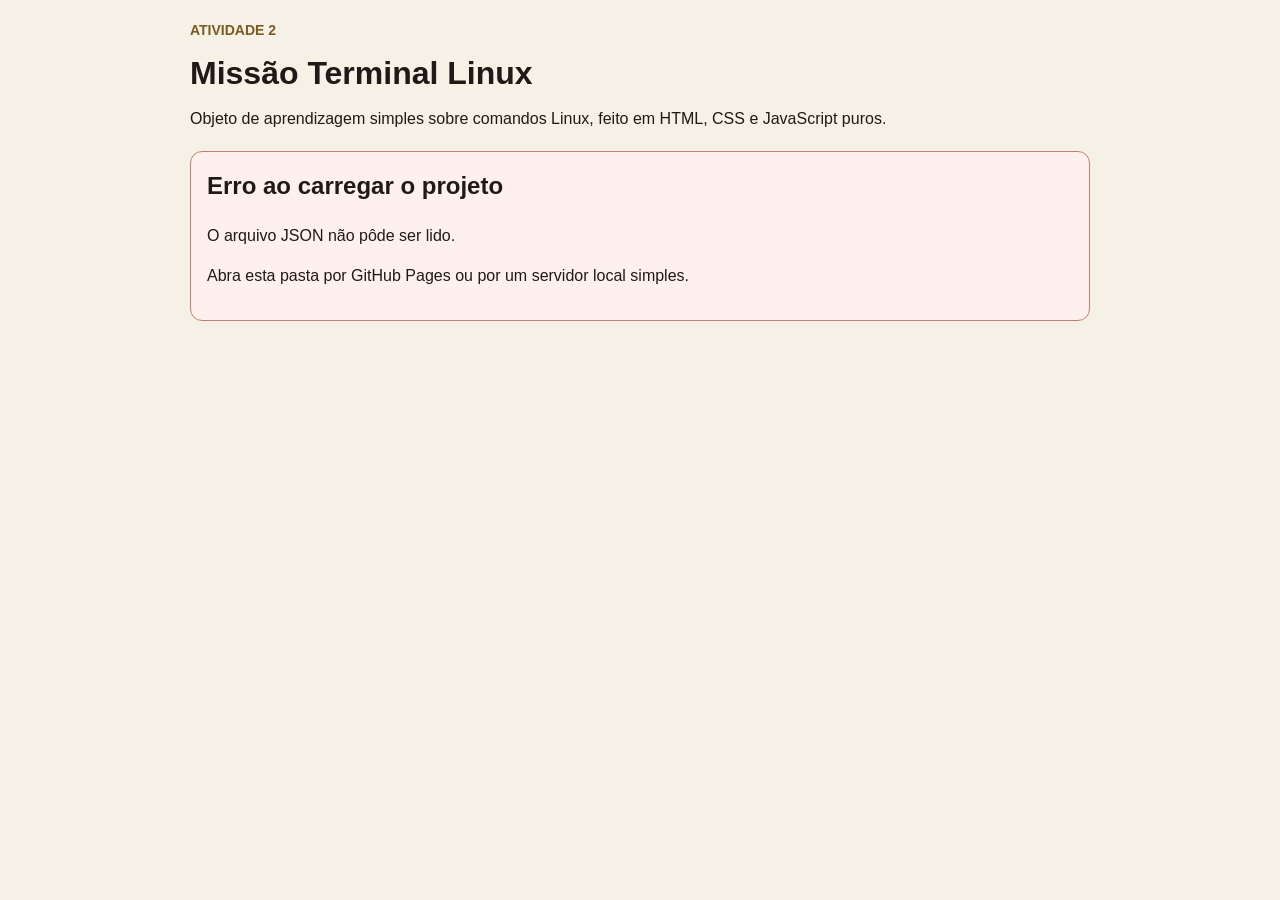
==== Atividade-2/index.html @ 8483b2d8 "Entrega da atividade 2: Quiz de comandos Linux" ====
<!DOCTYPE html>
<html lang="pt-BR">
<head>
  <meta charset="UTF-8">
  <meta name="viewport" content="width=device-width, initial-scale=1.0">
  <title>Missão Terminal Linux</title>
  <link rel="stylesheet" href="styles.css">
</head>
<body>
  <div class="page">
    <header class="page-header">
      <p class="eyebrow">Atividade 2</p>
      <h1>Missão Terminal Linux</h1>
      <p class="page-intro">
        Objeto de aprendizagem simples sobre comandos Linux, feito em HTML, CSS e JavaScript puros.
      </p>
    </header>

    <main id="app">
      <section class="card">
        <h2>Carregando...</h2>
        <p>O conteúdo do curso está sendo lido do arquivo JSON.</p>
      </section>
    </main>
  </div>

  <script src="app.js"></script>
</body>
</html>
---- Atividade-2/styles.css ----
body {
  margin: 0;
  background: #f6f1e6;
  color: #1f1a17;
  font-family: Arial, Helvetica, sans-serif;
  line-height: 1.5;
}

.page {
  max-width: 900px;
  margin: 0 auto;
  padding: 20px 14px 40px;
}

.page-header {
  margin-bottom: 20px;
}

.eyebrow {
  margin: 0 0 8px;
  color: #7a5b21;
  font-size: 14px;
  font-weight: bold;
  text-transform: uppercase;
}

.page-header h1 {
  margin: 0 0 10px;
}

.page-intro {
  margin: 0;
}

.card {
  margin-bottom: 16px;
  padding: 16px;
  border: 1px solid #d7c9ad;
  border-radius: 12px;
  background: #fffaf0;
}

h2,
h3 {
  margin-top: 0;
}

table {
  width: 100%;
  border-collapse: collapse;
}

th,
td {
  padding: 10px;
  border: 1px solid #d7c9ad;
  text-align: left;
  vertical-align: top;
}

th {
  background: #f3e3bf;
}

.quiz-option {
  display: inline-block;
  margin: 0 8px 8px 0;
  padding: 10px 14px;
  border: 1px solid #b89448;
  border-radius: 10px;
  background: #ffffff;
  color: #1f1a17;
  cursor: pointer;
}

.feedback {
  min-height: 24px;
  margin-bottom: 0;
  padding: 10px 12px;
  border-radius: 8px;
}

.feedback.correct {
  background: #e3f4df;
  border: 1px solid #9cc58f;
}

.feedback.wrong {
  background: #f9e1df;
  border: 1px solid #d49d96;
}

.error {
  border-color: #c77b72;
  background: #fff0ee;
}

code {
  padding: 2px 6px;
  border-radius: 6px;
  background: #f1ead7;
  font-family: "Courier New", Courier, monospace;
}

@media (max-width: 640px) {
  .quiz-option {
    width: 100%;
    margin-right: 0;
  }
}
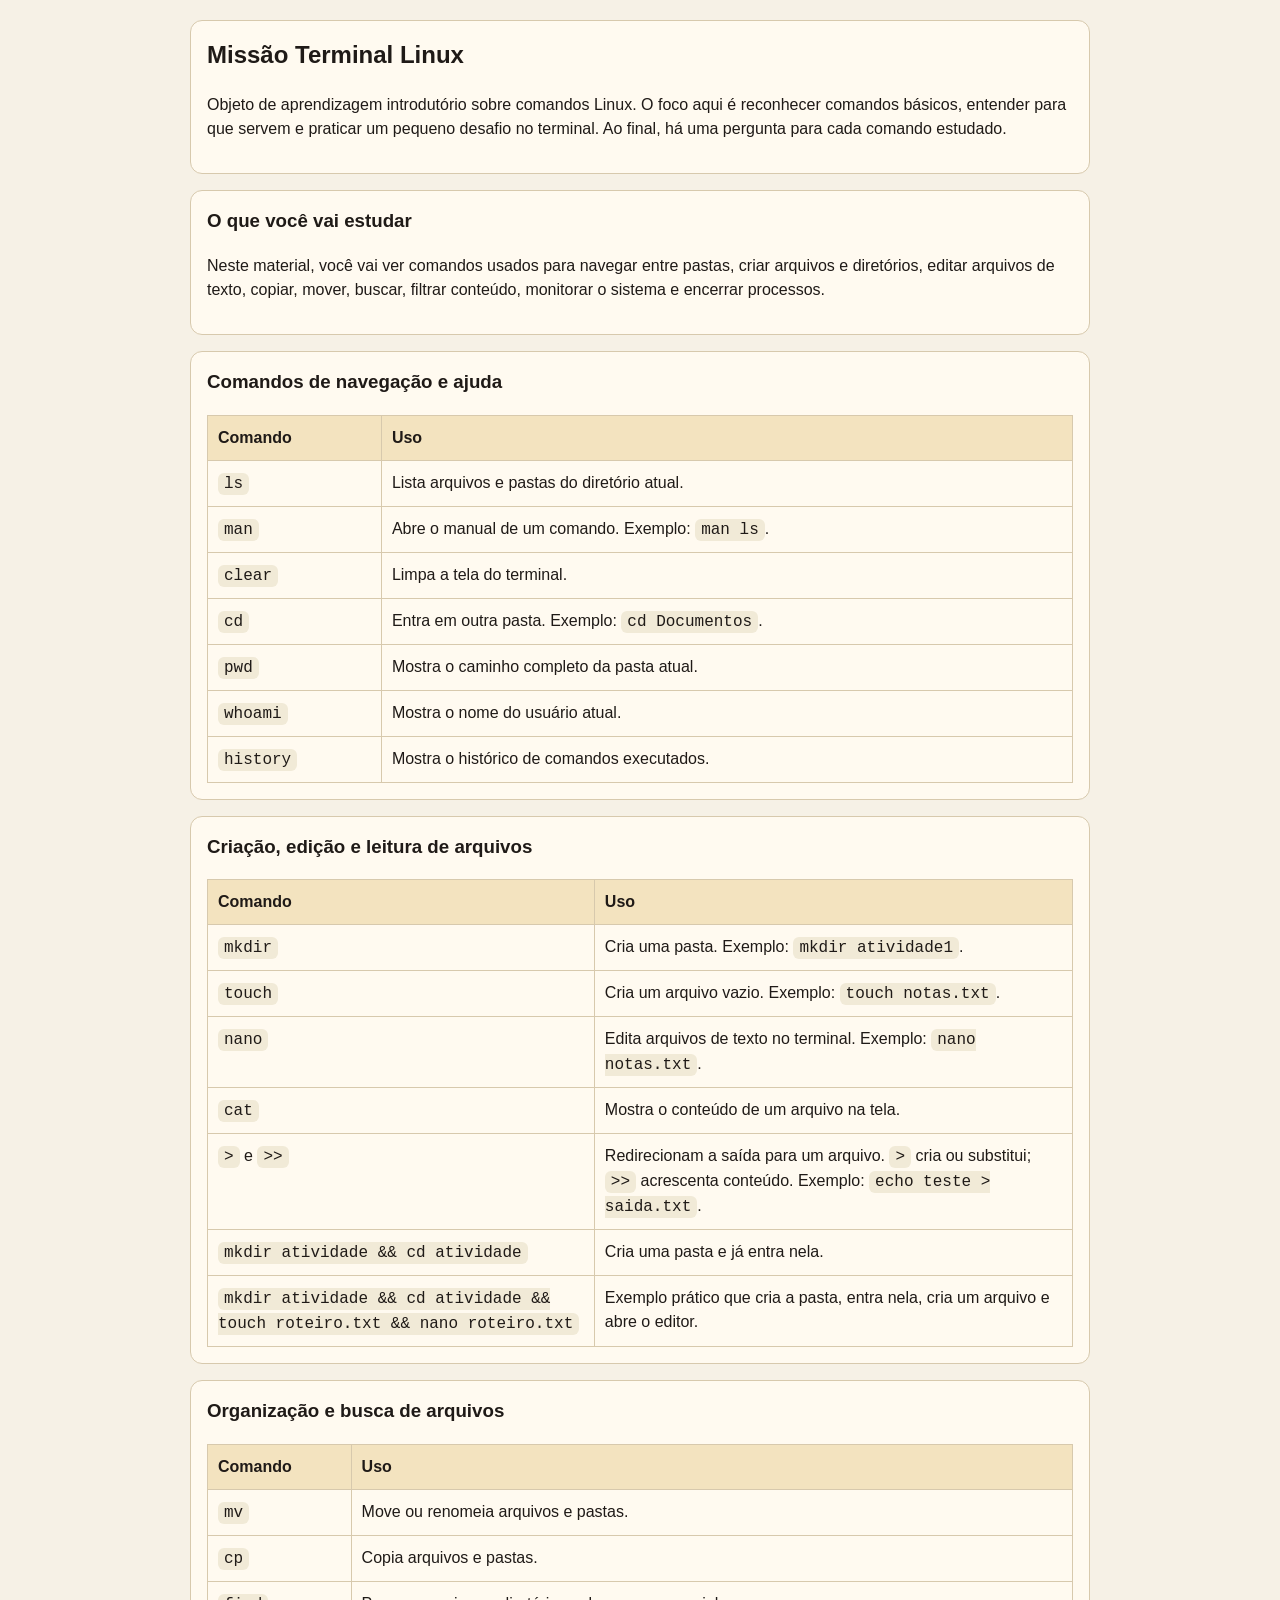
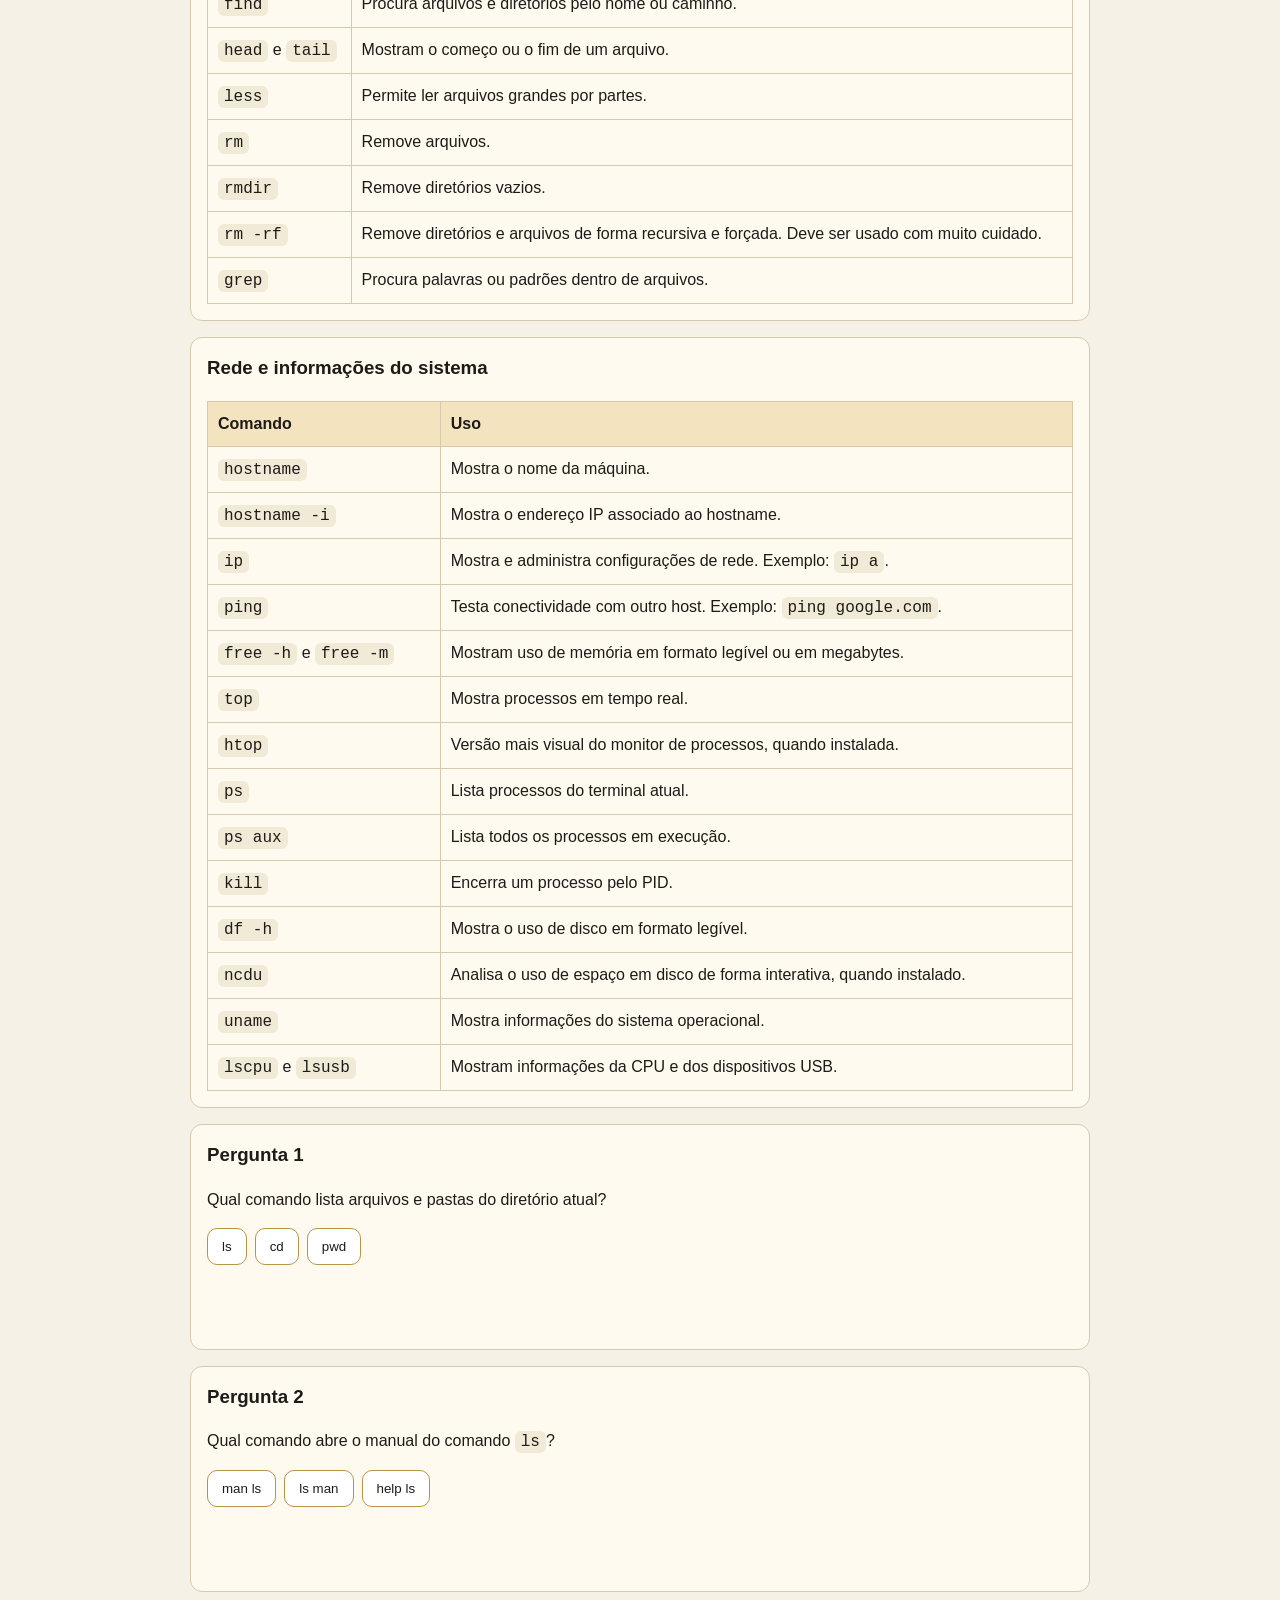
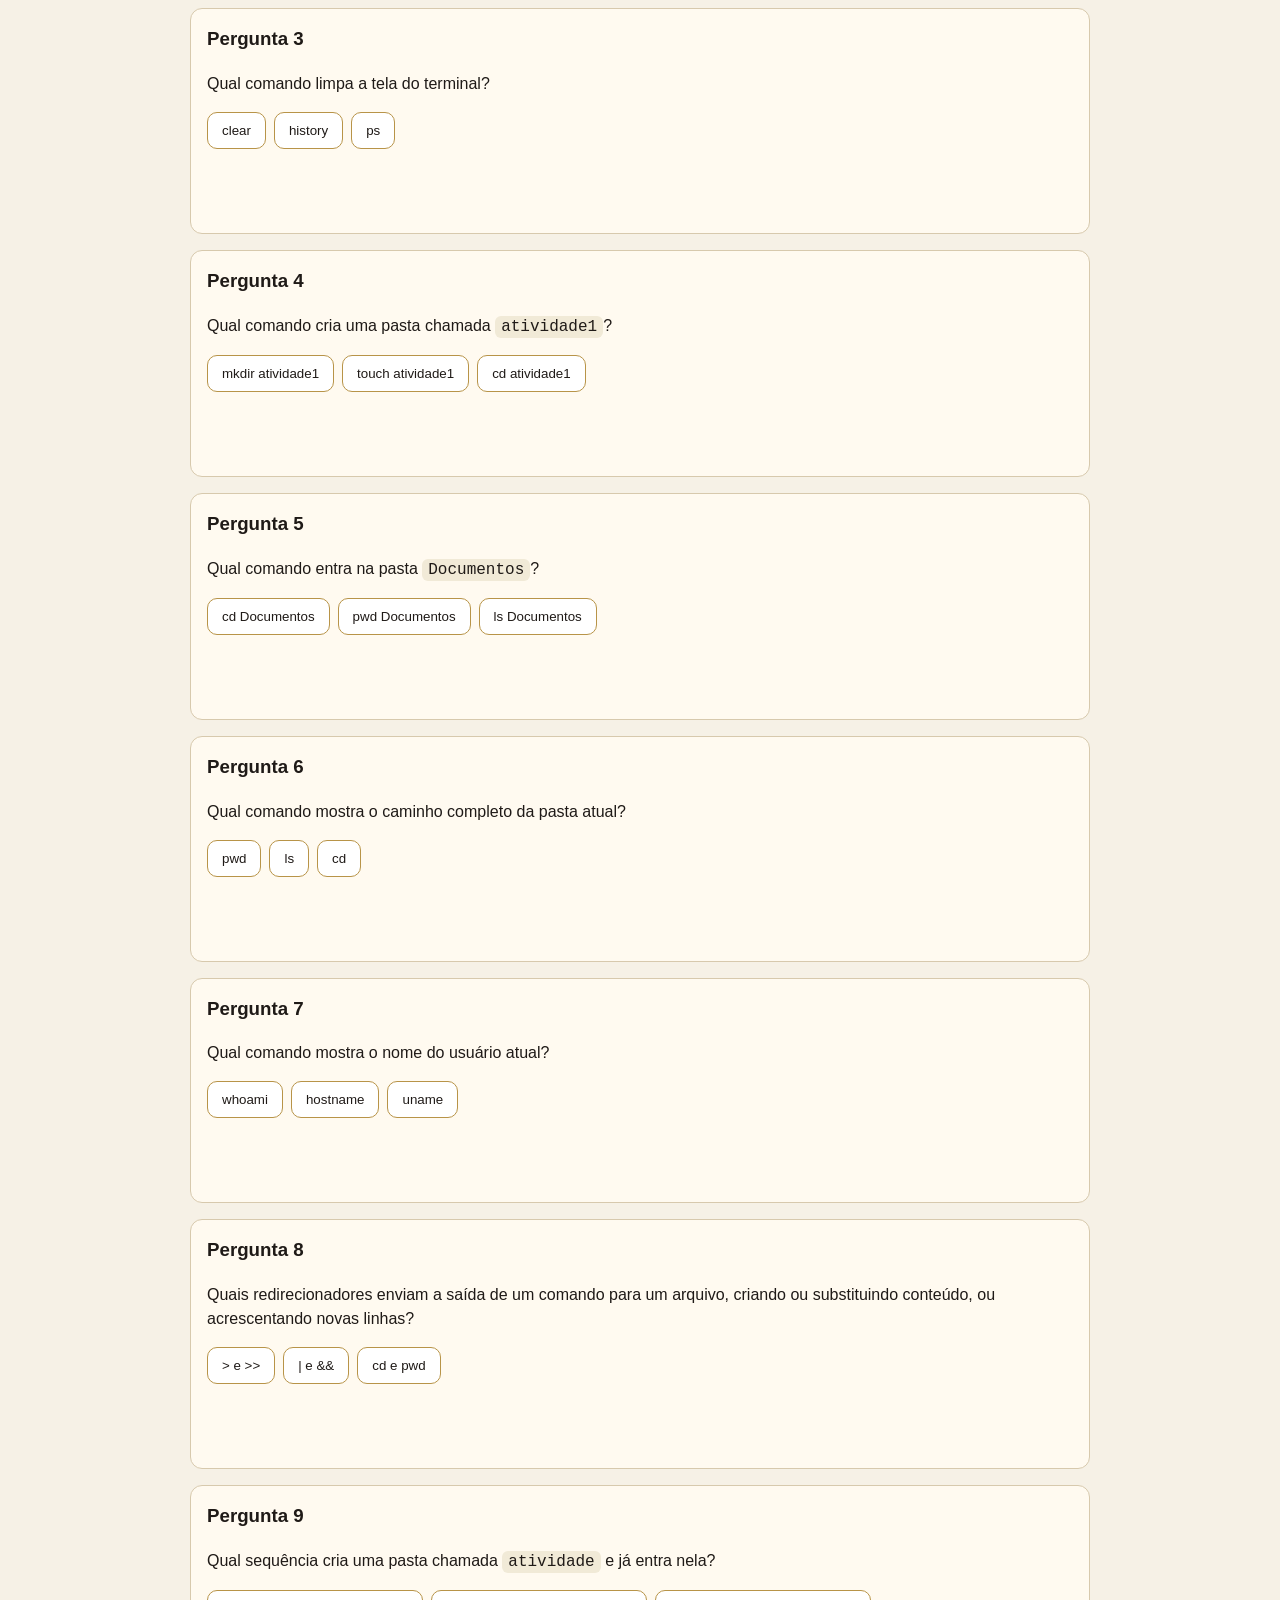
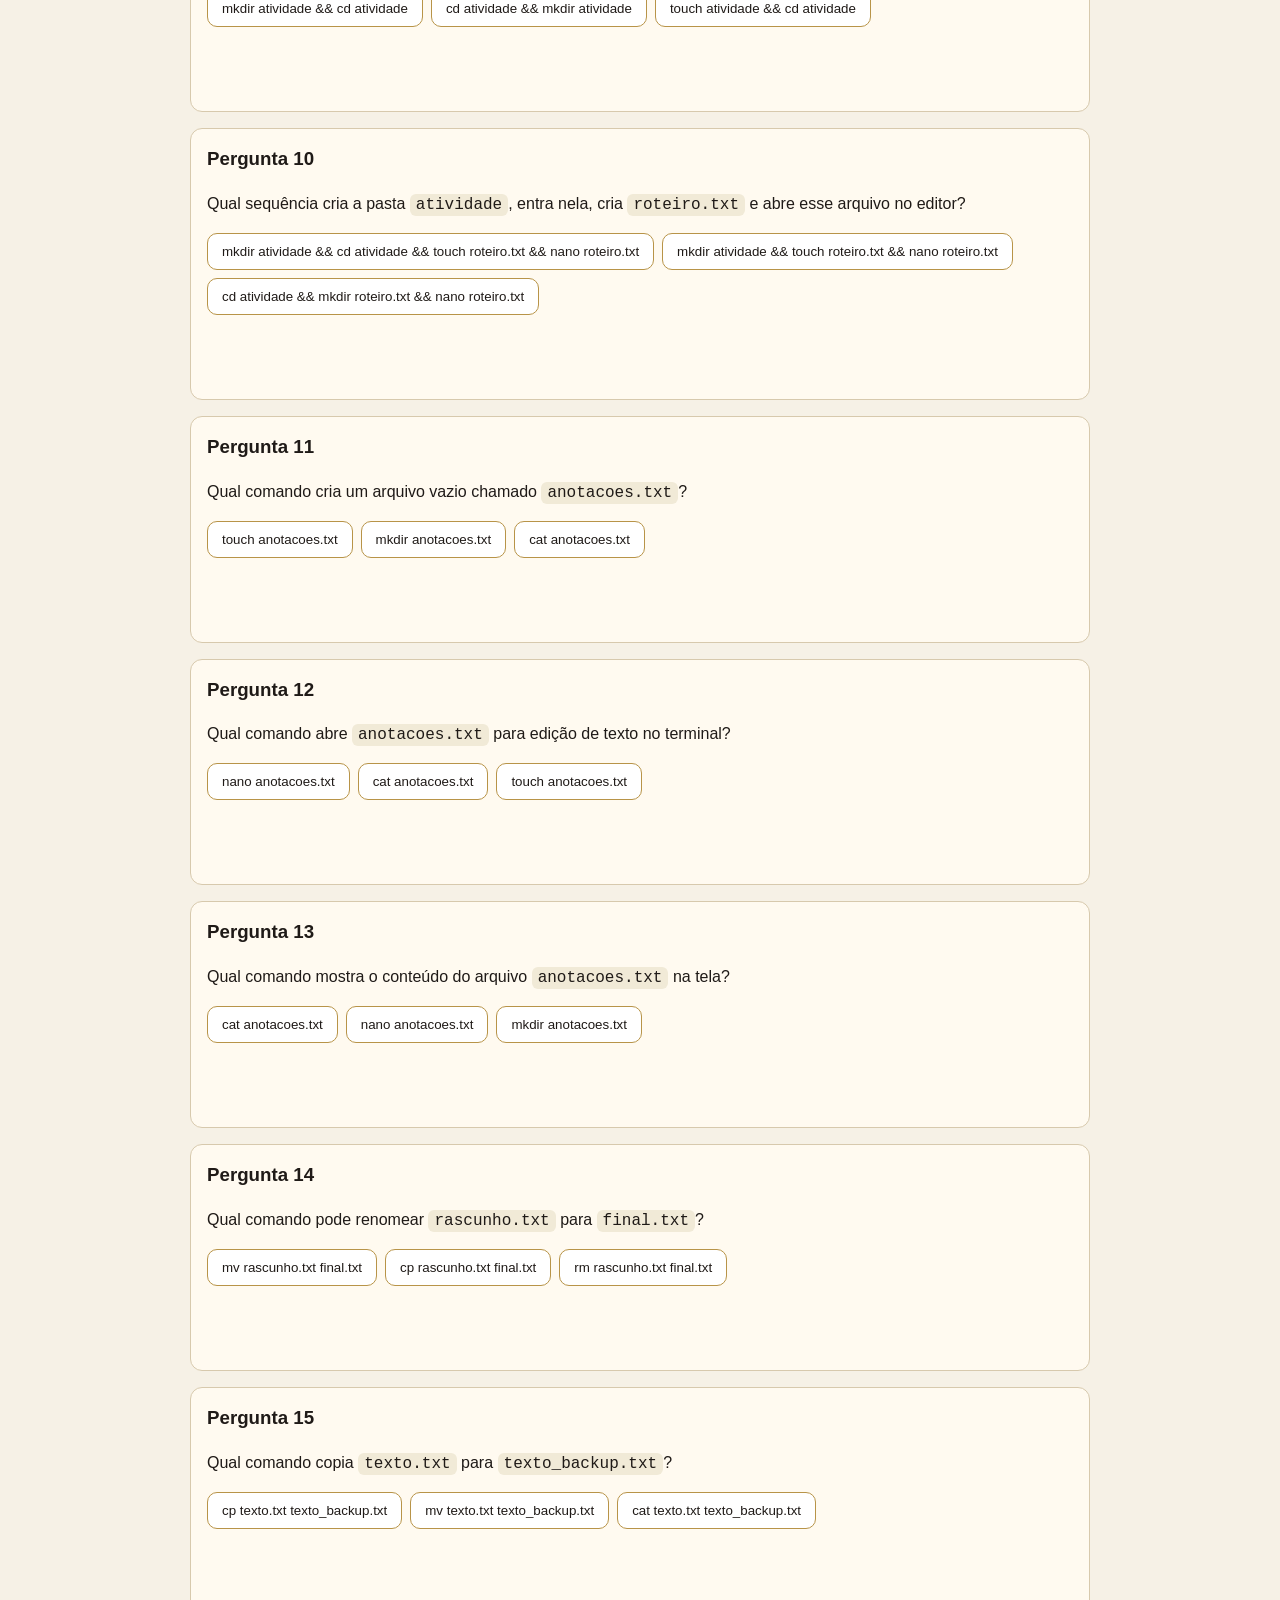
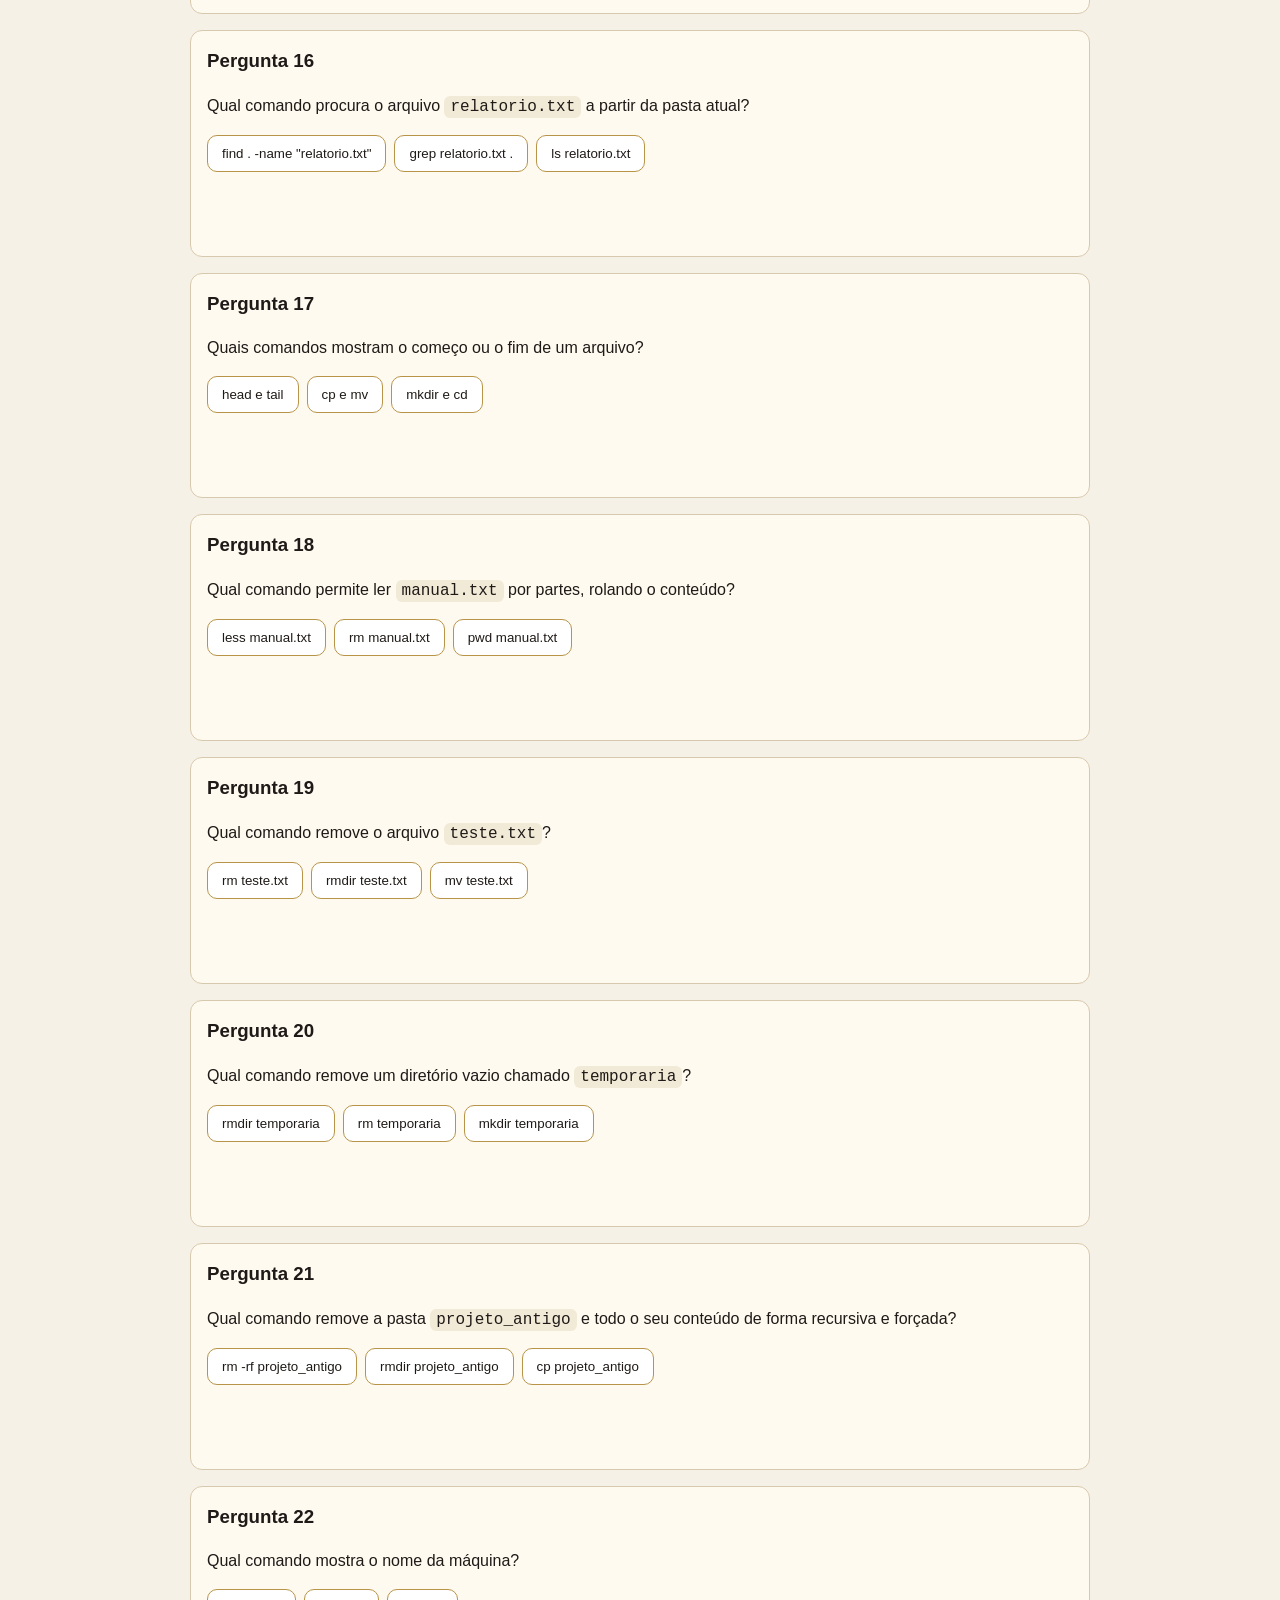
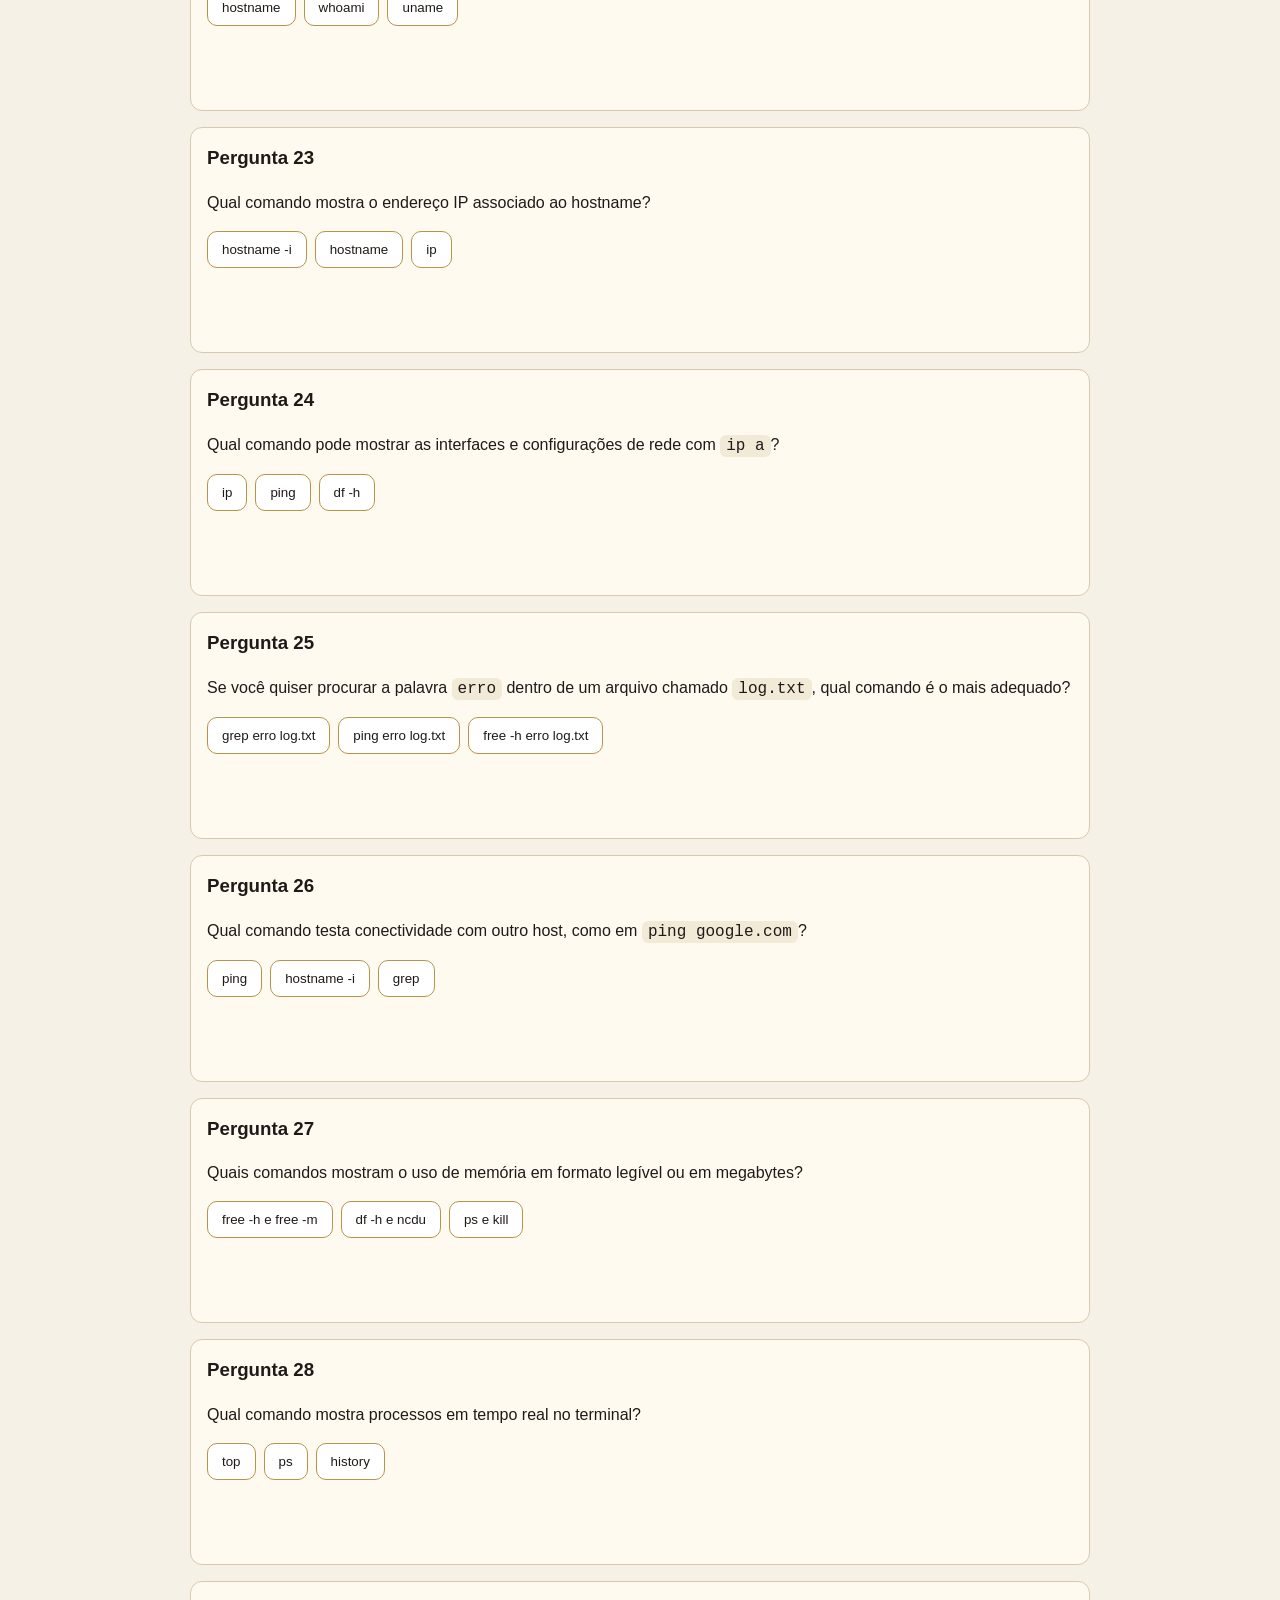
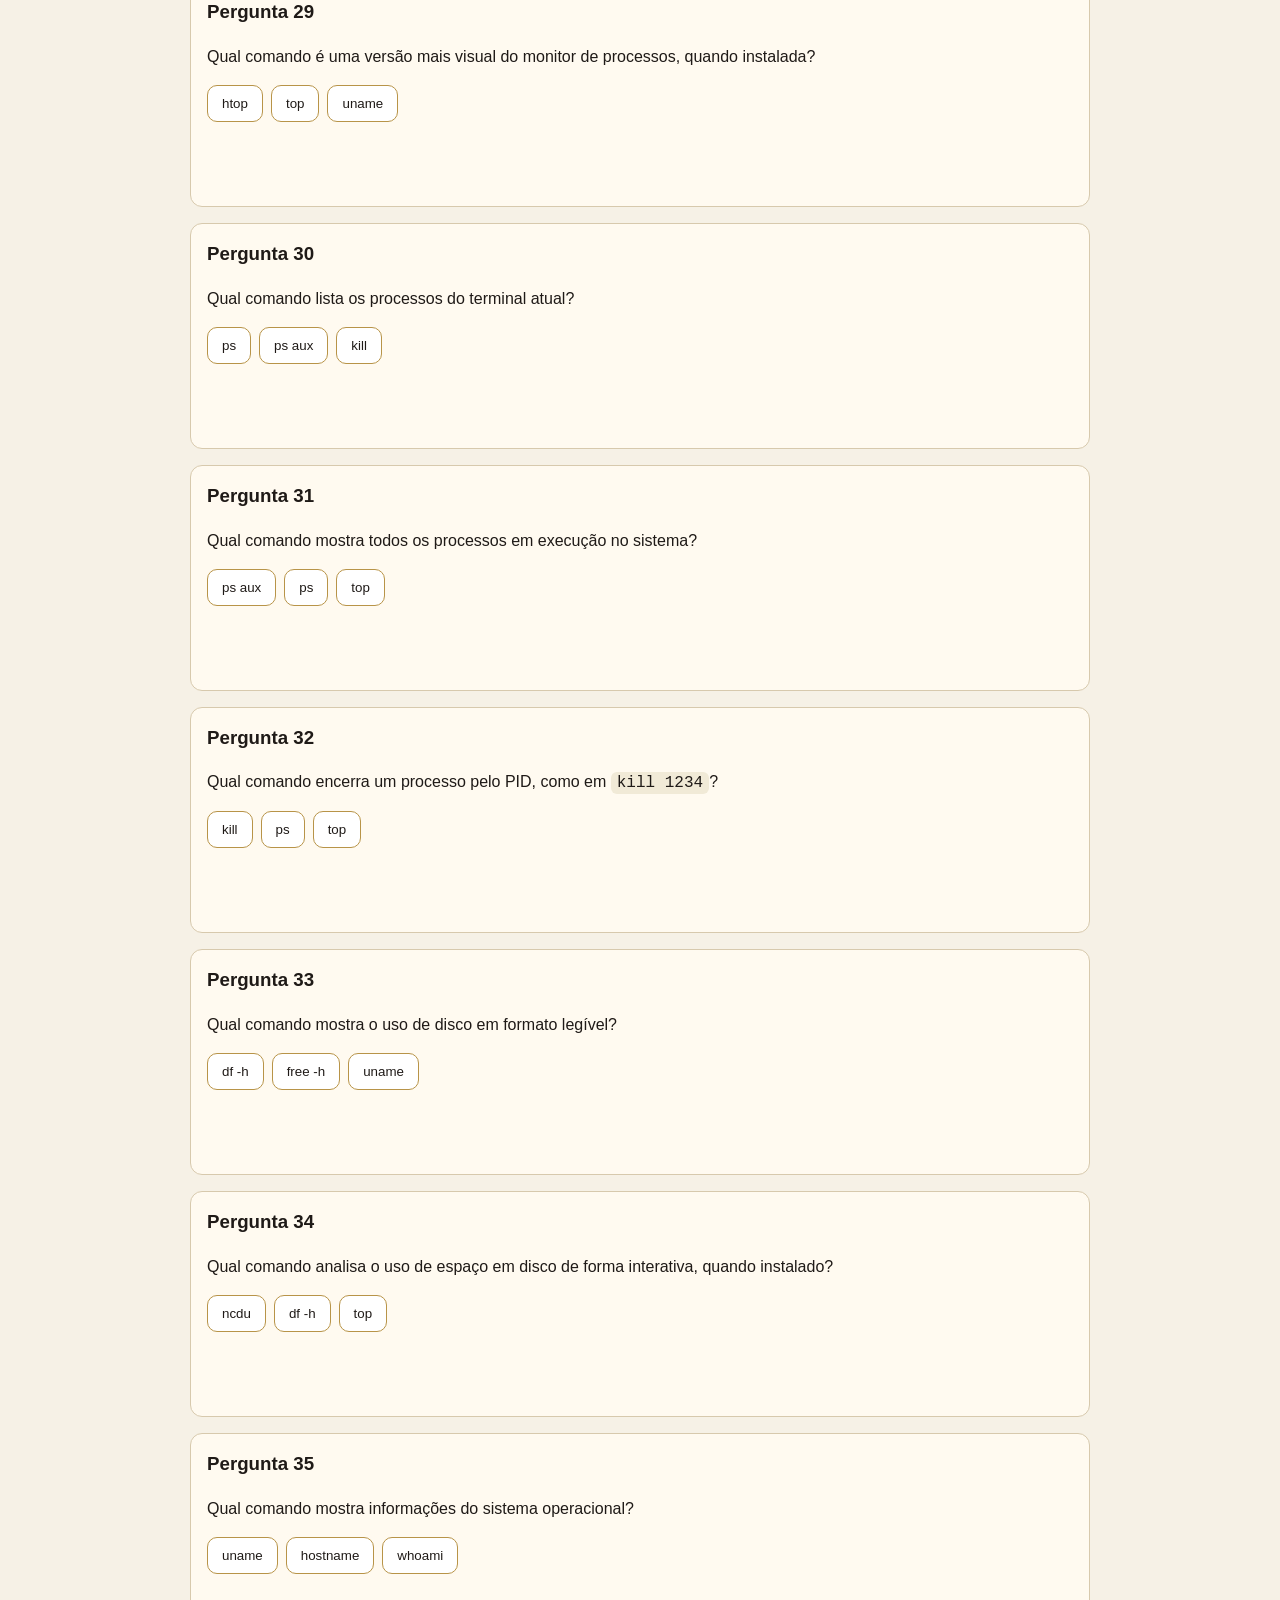
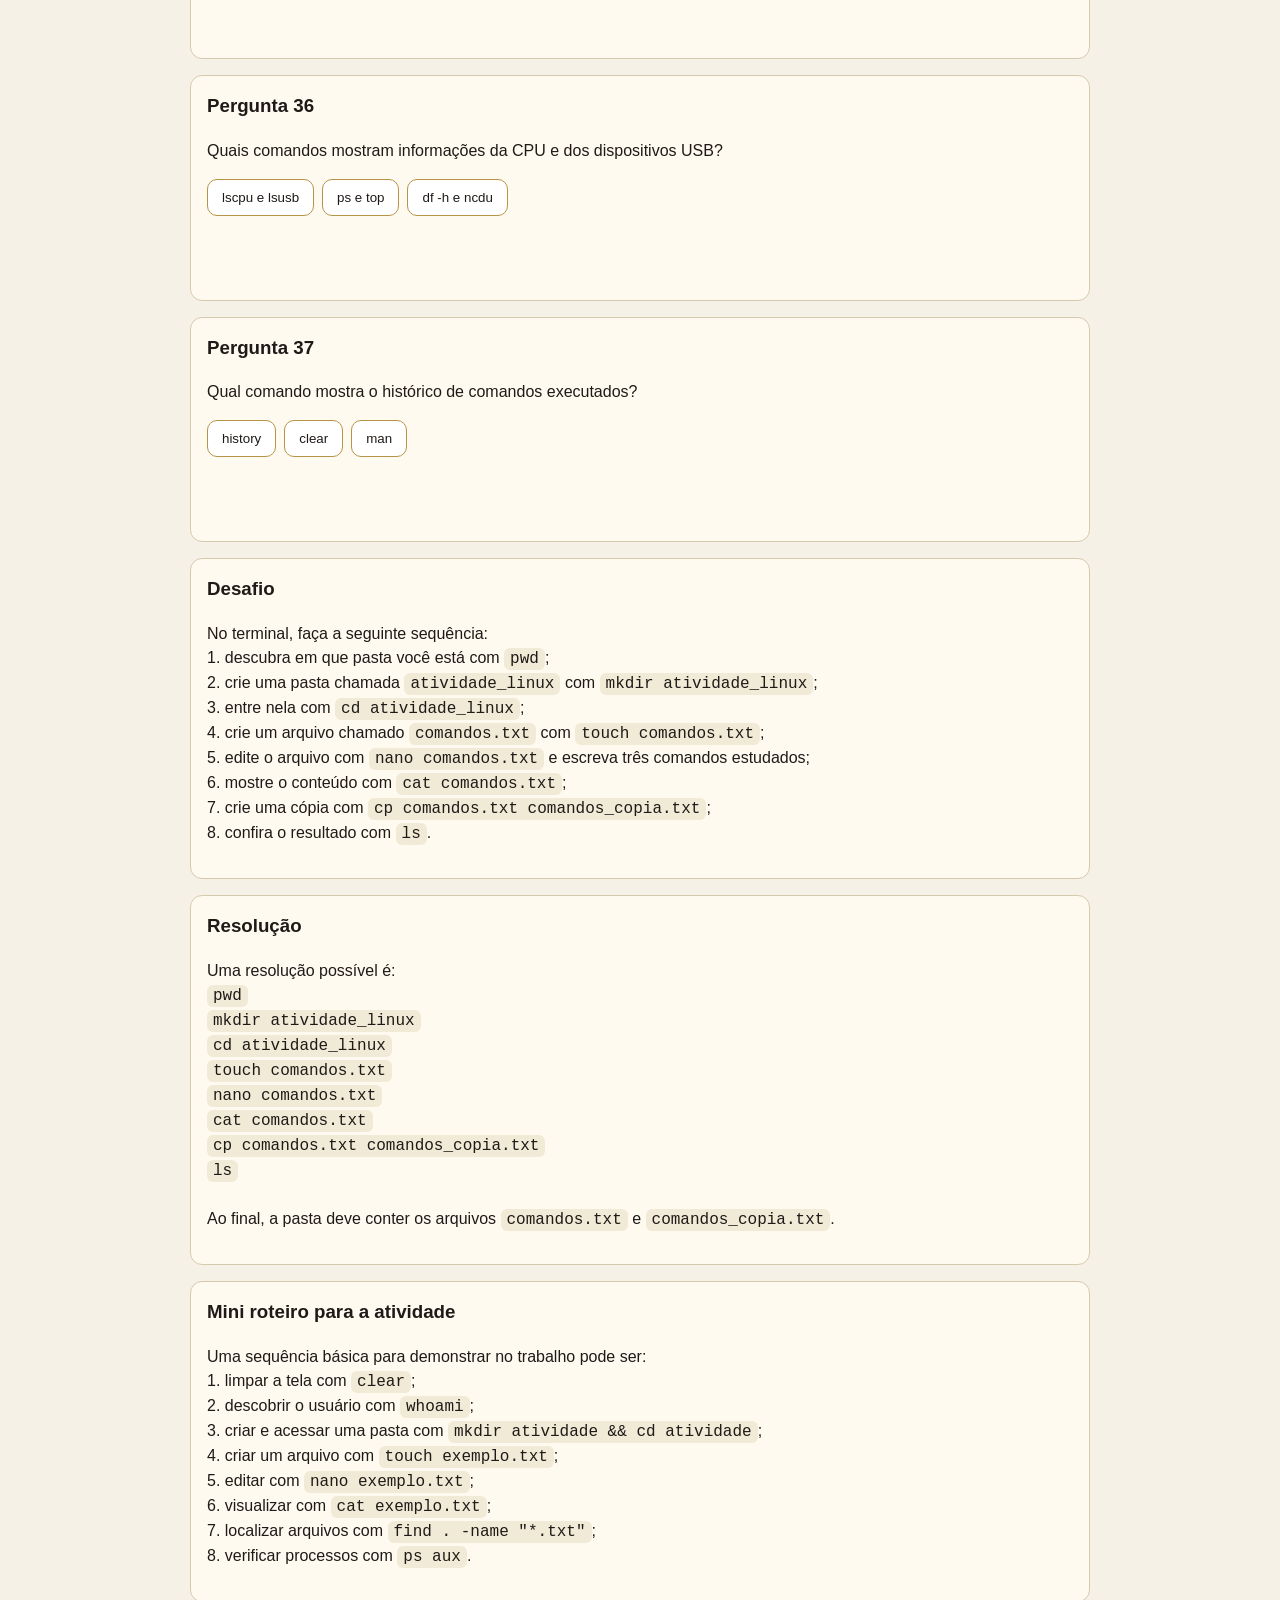
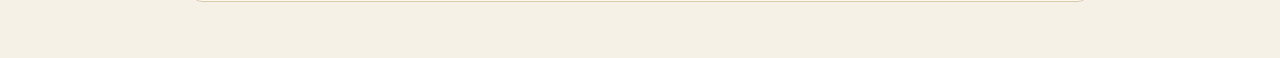
==== commit be66d846: "Update index.html" ====
--- a/Atividade-2/index.html
+++ b/Atividade-2/index.html
@@ -8,14 +8,6 @@
 </head>
 <body>
   <div class="page">
-    <header class="page-header">
-      <p class="eyebrow">Atividade 2</p>
-      <h1>Missão Terminal Linux</h1>
-      <p class="page-intro">
-        Objeto de aprendizagem simples sobre comandos Linux, feito em HTML, CSS e JavaScript puros.
-      </p>
-    </header>
-
     <main id="app">
       <section class="card">
         <h2>Carregando...</h2>
